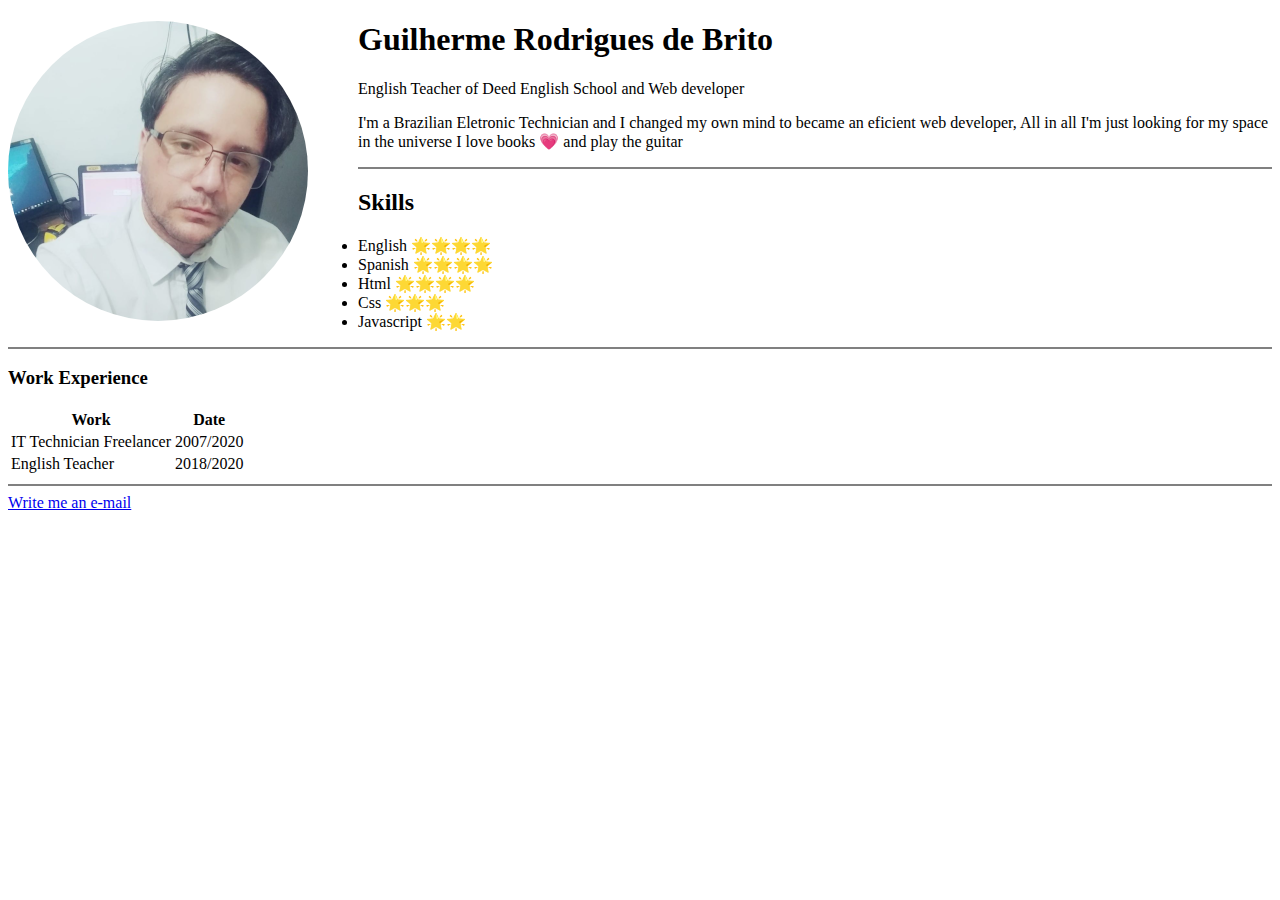
==== index.html @ 8f94e983 "It's a initial project of my personal cv files" ====
<!DOCTYPE html>
<html lang="en" dir="ltr">
  <head>
    <meta charset="utf-8">
    <title>Guilherme's cv</title>
    <link rel="stylesheet" href="style.css">
  </head>
  <body>

<div class="img">
<div>
</div>
</div>




<h1>Guilherme Rodrigues de Brito</h1>
<p>English Teacher of Deed English School and Web developer</p>

<p>I'm a Brazilian Eletronic Technician and I changed my own mind to became an eficient web developer,
  All in all I'm just looking for my space in the universe I love books 💗 and play the guitar  </p>
<hr noshade>
<h2>Skills</h2>
<ul>
  <li>English 🌟🌟🌟🌟</li>
  <li>Spanish 🌟🌟🌟🌟 </li>
  <li>Html 🌟🌟🌟🌟</li>
  <li>Css 🌟🌟🌟 </li>
  <li>Javascript 🌟🌟 </li>
</ul>
<hr noshade/>
<h3>Work Experience</h3>

<table>
  <tr>
    <th>Work</th>
    <th>Date</th>

  </tr>
  <tr>
    <td>IT Technician Freelancer</td>
    <td>2007/2020</td>
  </tr>
  <tr>
    <td>English Teacher</td>
    <td>2018/2020</td>
</tr>

</table>
<hr noshade>


<a href="contact.html">Write me an e-mail</a>
</body>
</html>
---- style.css ----
.img{
  float: left;
  border-radius: 50%;
  background: url('eu.png');
  position:relative;
  width:300px;
  height:300px;
  margin:0 50px 0 0;
}
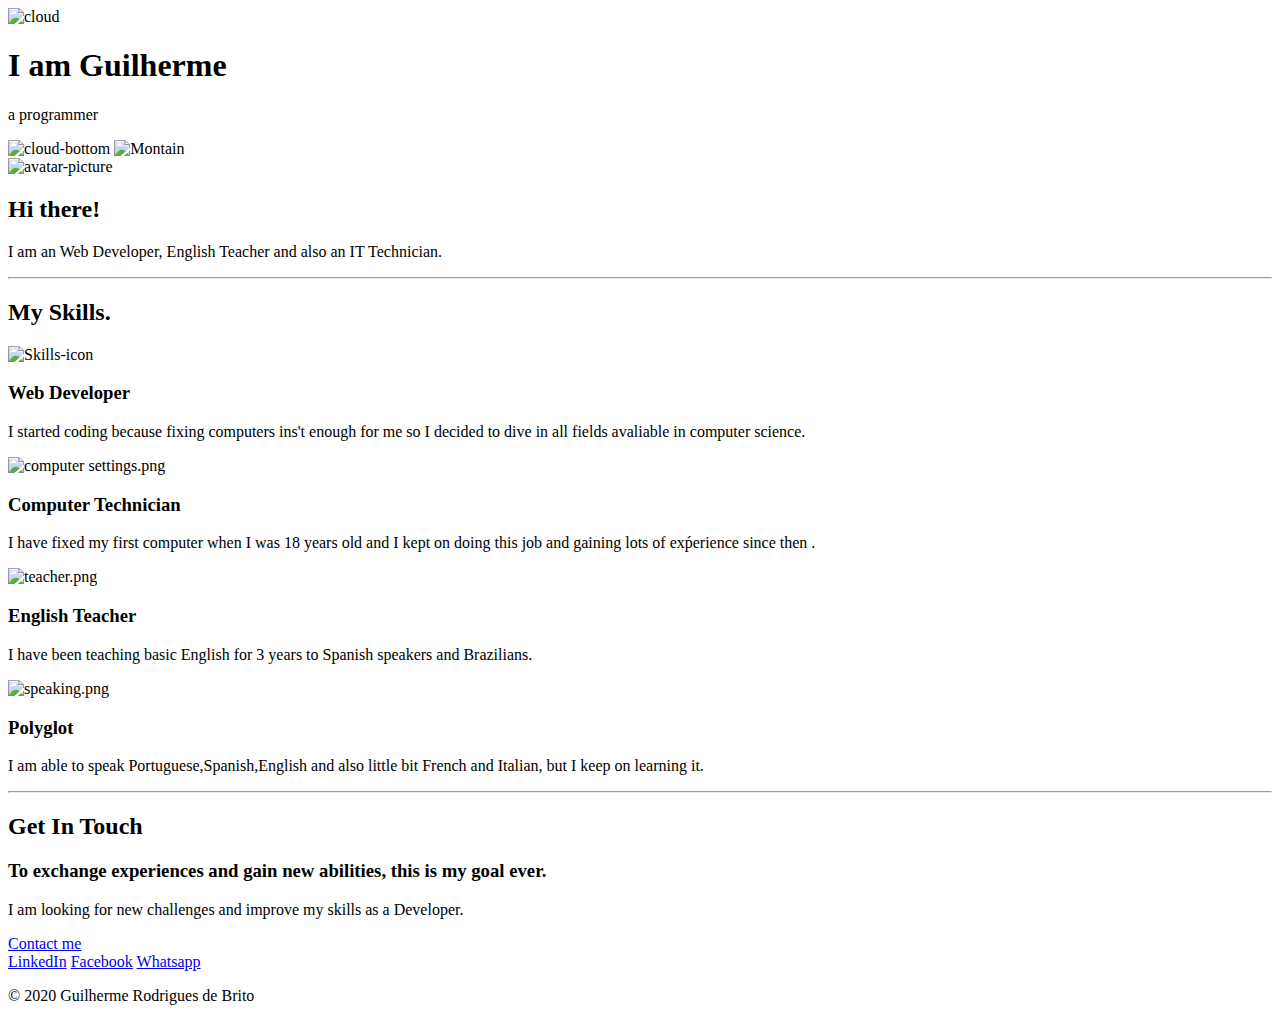
==== commit bb4b53ee: "Add files via upload" ====
--- a/index.html
+++ b/index.html
@@ -3,54 +3,69 @@
   <head>
     <meta charset="utf-8">
     <title>Guilherme's cv</title>
-    <link rel="stylesheet" href="style.css">
-  </head>
-  <body>
+    <link rel="stylesheet"type="text/css" href="css/style.css">
+    <link rel="icon" href="icon.ico">
+    <link href="https://fonts.googleapis.com/css2?family=Merriweather:wght@300&family=Montserrat:wght@300&family=Sacramento&display=swap" rel="stylesheet">
+    </head>
+    <body>
+      <div class="top-container">
+      <img class="cloud-top" src="images/cloud.png" alt="cloud">
+      <h1>I am Guilherme</h1>
+      <p class="programmer">a <span class="pro">pro</span>grammer</p>
+      <img class="cloud-bottom" src="images/cloud.png" alt="cloud-bottom">
+      <img src="images/montain.png" alt="Montain">
 
-<div class="img">
-<div>
-</div>
-</div>
+      </div>
+      <div class="middle-container">
+        <div >
+      <img class="profile" src="images/eu.jpg" alt="avatar-picture">
+      <h2>Hi there!</h2>
+      <p class="intro">I am an Web Developer, English Teacher and also an IT Technician.</p>
+      </div>
+      <hr class="hr">
+      <div class="skills">
+      <h2>My Skills.</h2>
+      <div class="skill-row">
+        <img class="skills-gif" src="images/coding.gif" alt="Skills-icon">
+        <h3 >Web Developer</h3>
+        <p >I started coding because fixing computers ins't enough for me so I decided to dive in all fields avaliable in computer science.</p>
+      </div>
+      <div class="skill-row">
+        <img class="programming" src="images/computer-settings.png" alt="computer settings.png">
+        <h3 class="h3-right">Computer Technician</h3>
+        <p >I have fixed my first computer when I was 18 years old and I kept on doing this job and  gaining lots of exṕerience since then .</p>
+      </div>
+      <div class="skill-row">
+        <img class="teacher" src="images/teacher.png" alt="teacher.png">
+        <h3 >English Teacher</h3>
+        <p  >I have been teaching basic English for 3 years to Spanish speakers and Brazilians.</p>
+      </div>
+      <div class="skill-row">
+        <img class="speaking" src="images/speaking.png" alt="speaking.png">
+        <h3 class="h3-right">Polyglot</h3>
+        <p  >I am able to speak Portuguese,Spanish,English and also little bit French and Italian, but I keep on learning it.</p>
+      </div>
+      </div>
+      </div>
+
+    <hr class="hr">
+    <div class="contact-me">
+      <h2>Get In Touch</h2>
+      <h3>To exchange experiences and gain new abilities, this is my goal ever.</h3>
+      <p  >I am looking for new challenges and improve my skills as a Developer.</p>
+      <a href="mailto:guilherme.sudo.dev@gmail.com" class="myButton">Contact me</a>
+
+      </div>
+      </div>
 
 
+    <div class="bottom-container">
+      <a class="footer-link" href="https://www.linkedin.com/in/guilherme-rodrigues-5837071b3/">LinkedIn</a>
+      <a class="footer-link" href="https://www.facebook.com/guilherme.sudo.dev">Facebook</a>
+      <a class="footer-link" href="https://wa.me/message/U2DEV5ECNAJYM1">Whatsapp</a>
+      <p class="copyright">© 2020 Guilherme Rodrigues de Brito</p>
+    </div>
 
 
-<h1>Guilherme Rodrigues de Brito</h1>
-<p>English Teacher of Deed English School and Web developer</p>
-
-<p>I'm a Brazilian Eletronic Technician and I changed my own mind to became an eficient web developer,
-  All in all I'm just looking for my space in the universe I love books 💗 and play the guitar  </p>
-<hr noshade>
-<h2>Skills</h2>
-<ul>
-  <li>English 🌟🌟🌟🌟</li>
-  <li>Spanish 🌟🌟🌟🌟 </li>
-  <li>Html 🌟🌟🌟🌟</li>
-  <li>Css 🌟🌟🌟 </li>
-  <li>Javascript 🌟🌟 </li>
-</ul>
-<hr noshade/>
-<h3>Work Experience</h3>
-
-<table>
-  <tr>
-    <th>Work</th>
-    <th>Date</th>
-
-  </tr>
-  <tr>
-    <td>IT Technician Freelancer</td>
-    <td>2007/2020</td>
-  </tr>
-  <tr>
-    <td>English Teacher</td>
-    <td>2018/2020</td>
-</tr>
-
-</table>
-<hr noshade>
-
-
-<a href="contact.html">Write me an e-mail</a>
-</body>
+  </body>
 </html>
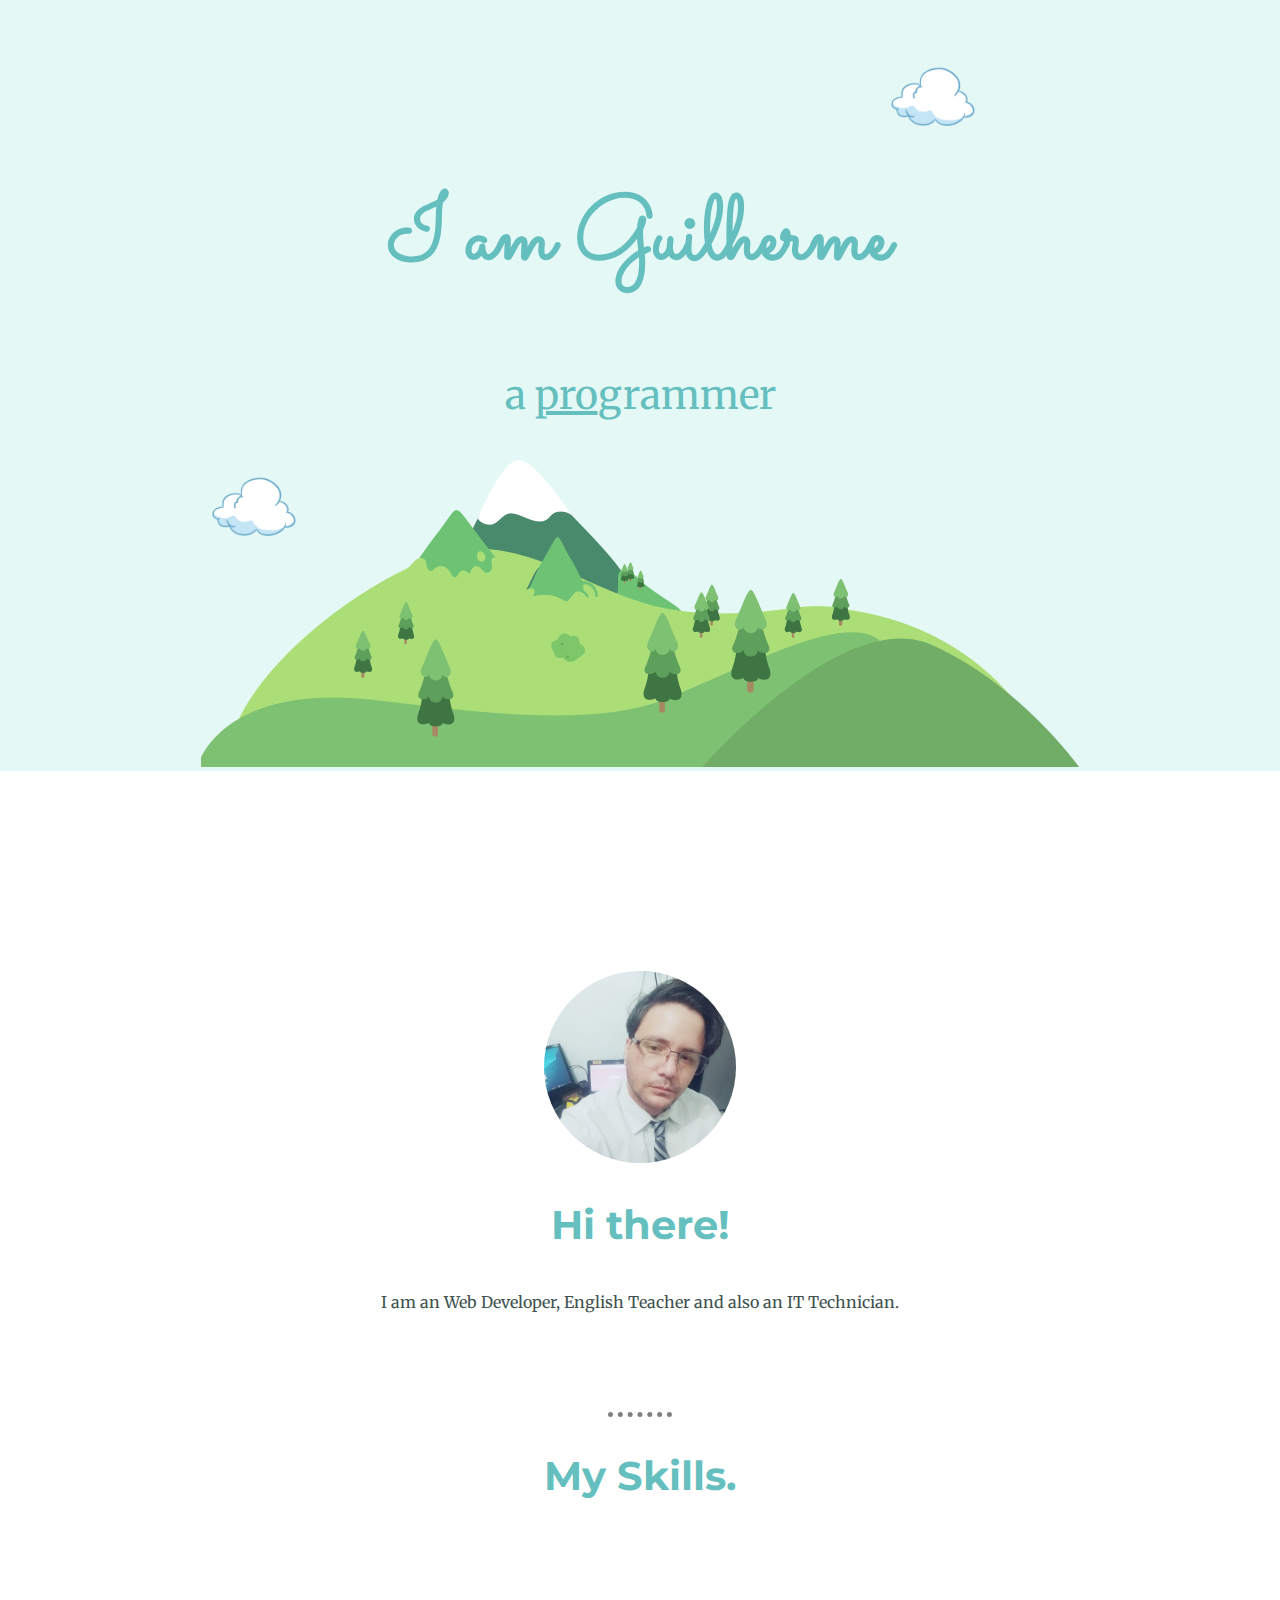
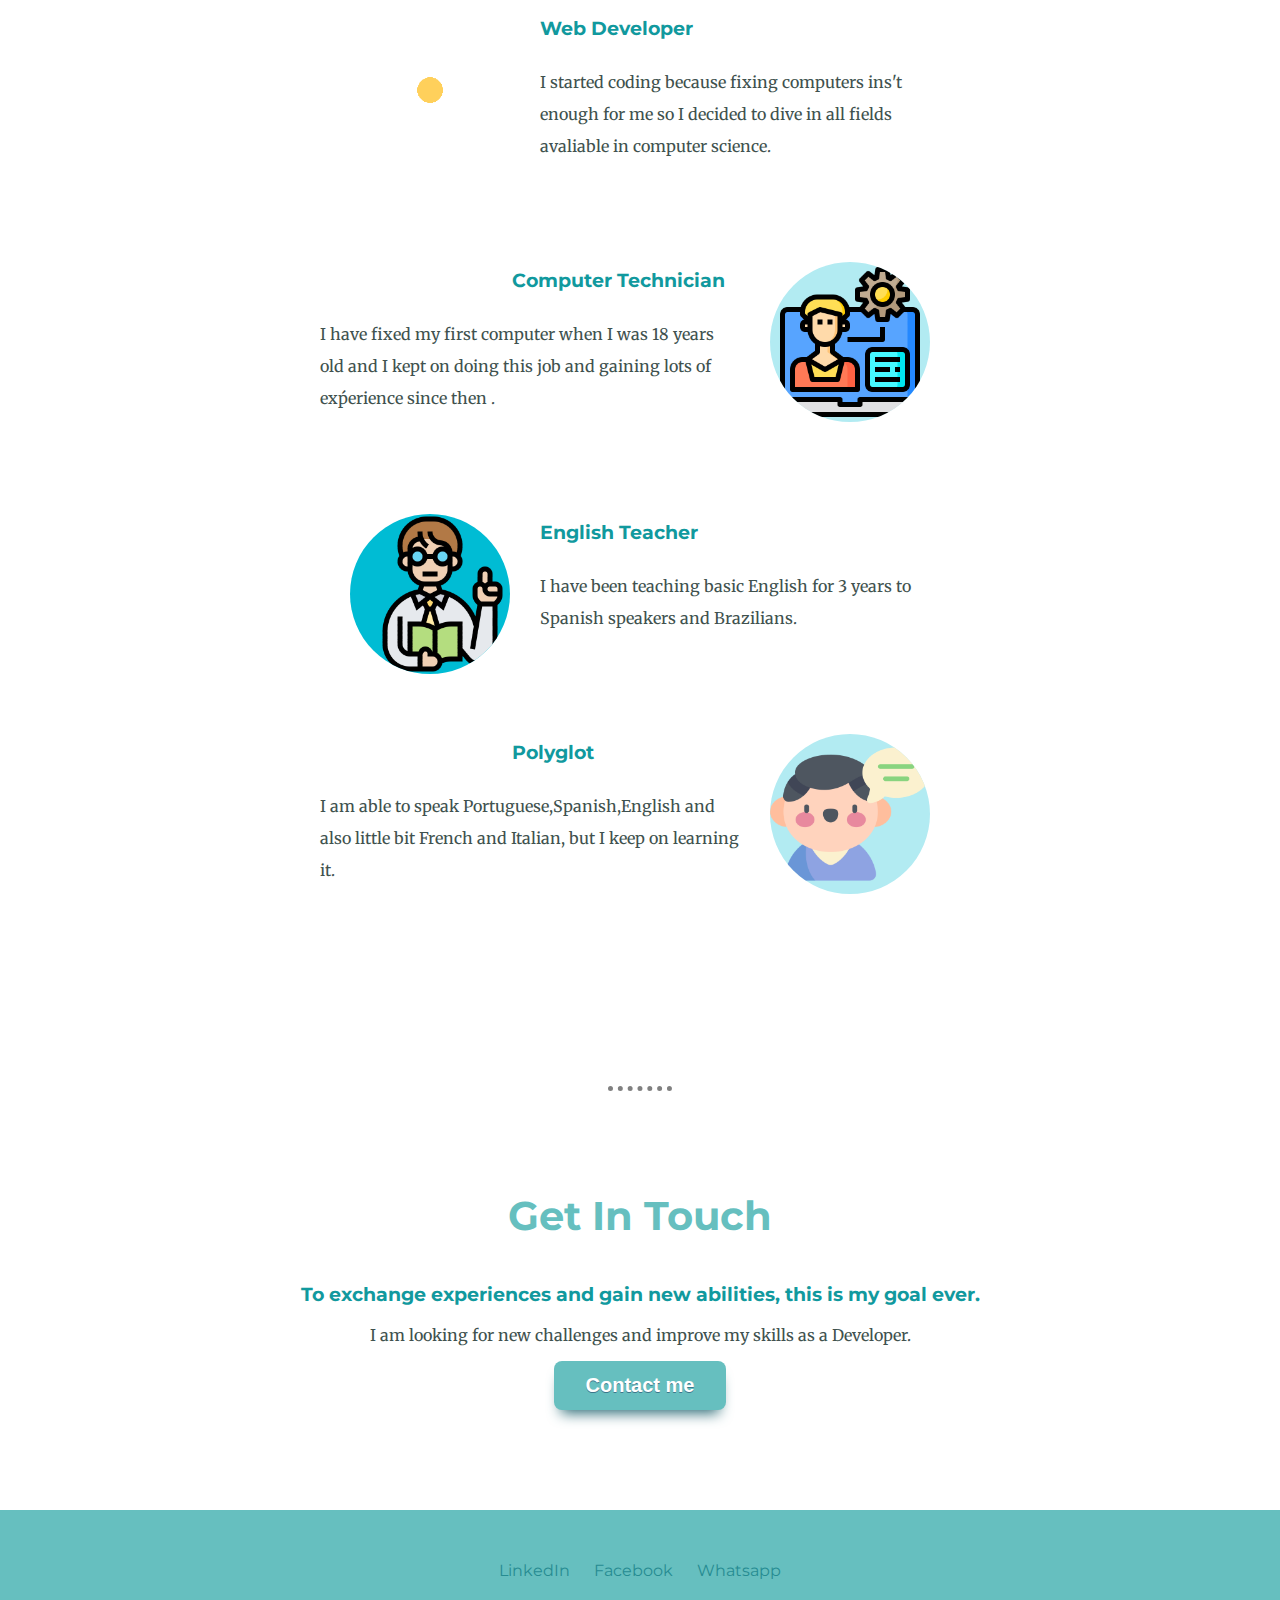
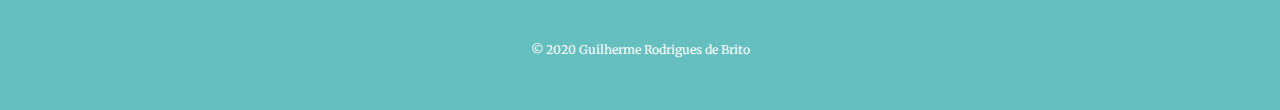
==== commit d5bf8e66: "Add files via upload" ====
--- a/index.html
+++ b/index.html
@@ -3,22 +3,22 @@
   <head>
     <meta charset="utf-8">
     <title>Guilherme's cv</title>
-    <link rel="stylesheet"type="text/css" href="css/style.css">
+    <link rel="stylesheet"type="text/css" href="style.css">
     <link rel="icon" href="icon.ico">
     <link href="https://fonts.googleapis.com/css2?family=Merriweather:wght@300&family=Montserrat:wght@300&family=Sacramento&display=swap" rel="stylesheet">
     </head>
     <body>
       <div class="top-container">
-      <img class="cloud-top" src="images/cloud.png" alt="cloud">
+      <img class="cloud-top" src="cloud.png" alt="cloud">
       <h1>I am Guilherme</h1>
       <p class="programmer">a <span class="pro">pro</span>grammer</p>
-      <img class="cloud-bottom" src="images/cloud.png" alt="cloud-bottom">
-      <img src="images/montain.png" alt="Montain">
+      <img class="cloud-bottom" src="cloud.png" alt="cloud-bottom">
+      <img src="montain.png" alt="Montain">
 
       </div>
       <div class="middle-container">
         <div >
-      <img class="profile" src="images/eu.jpg" alt="avatar-picture">
+      <img class="profile" src="eu.jpg" alt="avatar-picture">
       <h2>Hi there!</h2>
       <p class="intro">I am an Web Developer, English Teacher and also an IT Technician.</p>
       </div>
@@ -26,22 +26,22 @@
       <div class="skills">
       <h2>My Skills.</h2>
       <div class="skill-row">
-        <img class="skills-gif" src="images/coding.gif" alt="Skills-icon">
+        <img class="skills-gif" src="coding.gif" alt="Skills-icon">
         <h3 >Web Developer</h3>
         <p >I started coding because fixing computers ins't enough for me so I decided to dive in all fields avaliable in computer science.</p>
       </div>
       <div class="skill-row">
-        <img class="programming" src="images/computer-settings.png" alt="computer settings.png">
+        <img class="programming" src="computer-settings.png" alt="computer settings.png">
         <h3 class="h3-right">Computer Technician</h3>
         <p >I have fixed my first computer when I was 18 years old and I kept on doing this job and  gaining lots of exṕerience since then .</p>
       </div>
       <div class="skill-row">
-        <img class="teacher" src="images/teacher.png" alt="teacher.png">
+        <img class="teacher" src="teacher.png" alt="teacher.png">
         <h3 >English Teacher</h3>
         <p  >I have been teaching basic English for 3 years to Spanish speakers and Brazilians.</p>
       </div>
       <div class="skill-row">
-        <img class="speaking" src="images/speaking.png" alt="speaking.png">
+        <img class="speaking" src="speaking.png" alt="speaking.png">
         <h3 class="h3-right">Polyglot</h3>
         <p  >I am able to speak Portuguese,Spanish,English and also little bit French and Italian, but I keep on learning it.</p>
       </div>
--- a/style.css
+++ b/style.css
@@ -0,0 +1,183 @@
+
+body{
+  color:#40514e;
+  font-size:16px;
+  margin: 0;
+  text-align: center;
+  font-family: 'Merriweather', serif;
+}
+
+h1{
+  color: #66bfbf;
+  font-size: 5.625rem;
+  line-height:2;
+  margin:50px auto 0 auto;
+  font-family: 'Sacramento', cursive;
+}
+h2{
+
+  color: #66bfbf;
+  font-size:2.5rem;
+  font-family: 'Montserrat', sans-serif;
+  padding-bottom: 10px;
+}
+h3{
+  color: #11999E;
+  font-family: 'Montserrat', sans-serif;
+}
+
+.intro{
+  margin-bottom: 100px;
+}
+.contact-me{
+  margin-top: 100px;
+}
+.hr{
+  border-style: none;
+  border-top: dotted;
+  border-color: grey;
+  border-width: 5px;
+  width: 5%;
+
+}
+
+.h3-right{
+  margin-left: 30%;
+
+}
+.profile{
+  width: 15%;
+  border-radius: 100%;
+
+}
+.skills-gif{
+  width: 25%;
+  float: left;
+  margin: 0 30px;
+
+}
+.programming{
+
+  background: #b2ebf2;
+  border-radius:50%;
+  width: 25%;
+  float: right;
+  margin: 0 30px;
+}
+.teacher{
+  background: #00bcd4;
+  border-radius:50%;
+  width: 25%;
+  float: left;
+  margin: 0 30px;
+}
+.speaking{
+  background: #b2ebf2;
+  border-radius:50%;
+  width: 25%;
+  float: right;
+  margin: 0 30px;
+}
+.skill-row{
+  margin:100px auto;
+  width: 50%;
+  text-align: left;
+  line-height:2;
+}
+
+.pro{
+   text-decoration: underline;
+
+}
+
+.programmer{
+     font-size:2.5rem;
+}
+
+.programmer{
+  color: #66bfbf;
+
+}
+
+.top-container{
+
+  position: relative;
+  padding-top: 100px;
+  background-color: #E4f9f5;
+
+}
+
+.middle-container{
+  margin: 200px 0;
+
+
+
+}
+.bottom-container{
+background:#66bfbf;
+margin-top: 100px;
+margin-bottom: 0;
+height:200px;
+
+}
+
+.myButton {
+	box-shadow: 0px 10px 14px -7px #276873;
+	background:#66bfbf;
+	background-color:#66bfbf;;
+	border-radius:8px;
+	display:inline-block;
+	cursor:pointer;
+	color:#ffffff;
+	font-family:Arial;
+	font-size:20px;
+	font-weight:bold;
+	padding:13px 32px;
+	text-decoration:none;
+	text-shadow:0px 1px 0px #3d768a;
+}
+.myButton:hover {
+	background:#268c92;
+	background-color:#408c99;
+}
+.myButton:active {
+	position:relative;
+
+}
+
+.footer-link{
+  font-family: 'Montserrat', sans-serif;
+  text-decoration: none;
+  color: #268c92;
+  padding: 10px;
+  position: relative;
+  top:50px;
+}
+
+.footer-link:visited{
+  color: gray;
+}
+.footer-link:hover{
+  color:white;
+}
+
+
+
+.cloud-top{
+  width: 100px;
+  position: absolute;
+  right: 300px;
+  top: 50px;
+}
+
+.cloud-bottom{
+  width: 100px;
+  position: absolute;
+}
+.copyright{
+  font-size: 0.75rem;
+  margin-bottom: 0;
+  color: white;
+  position: relative;
+  top:100px;
+}
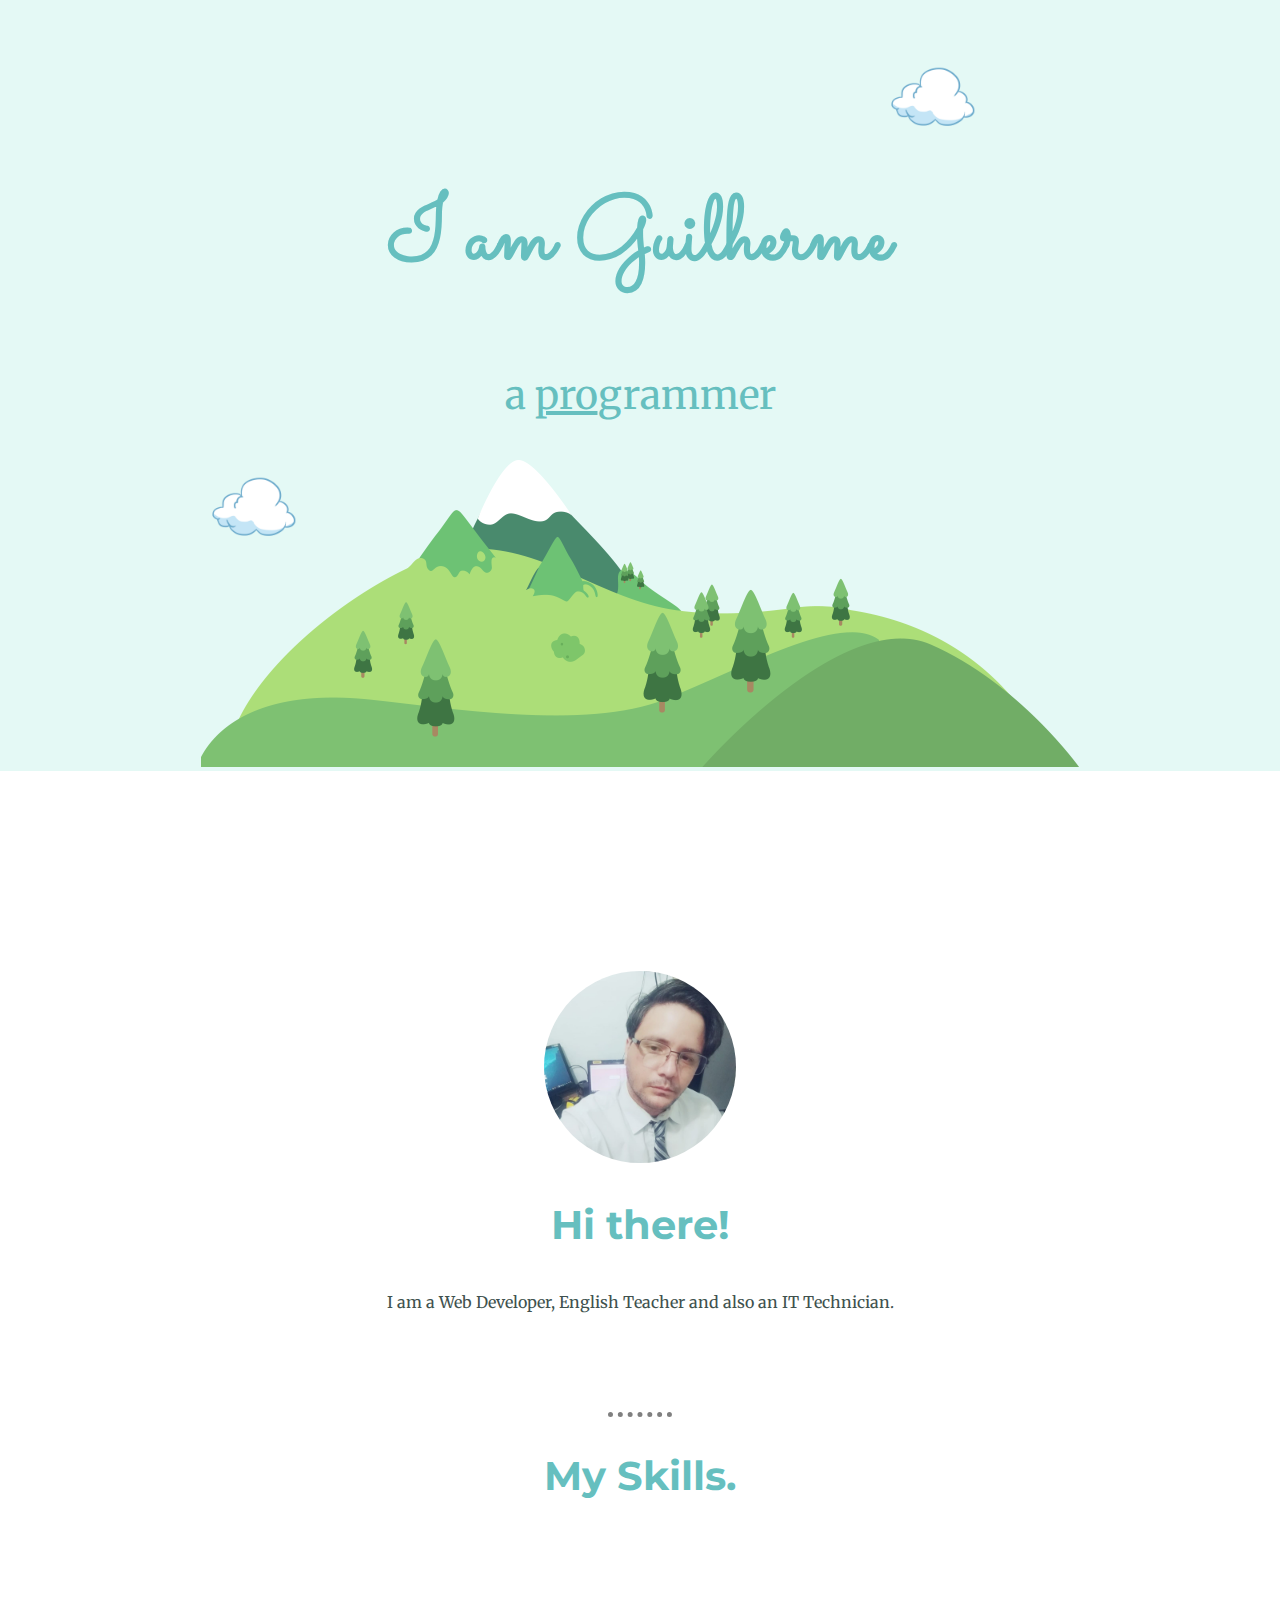
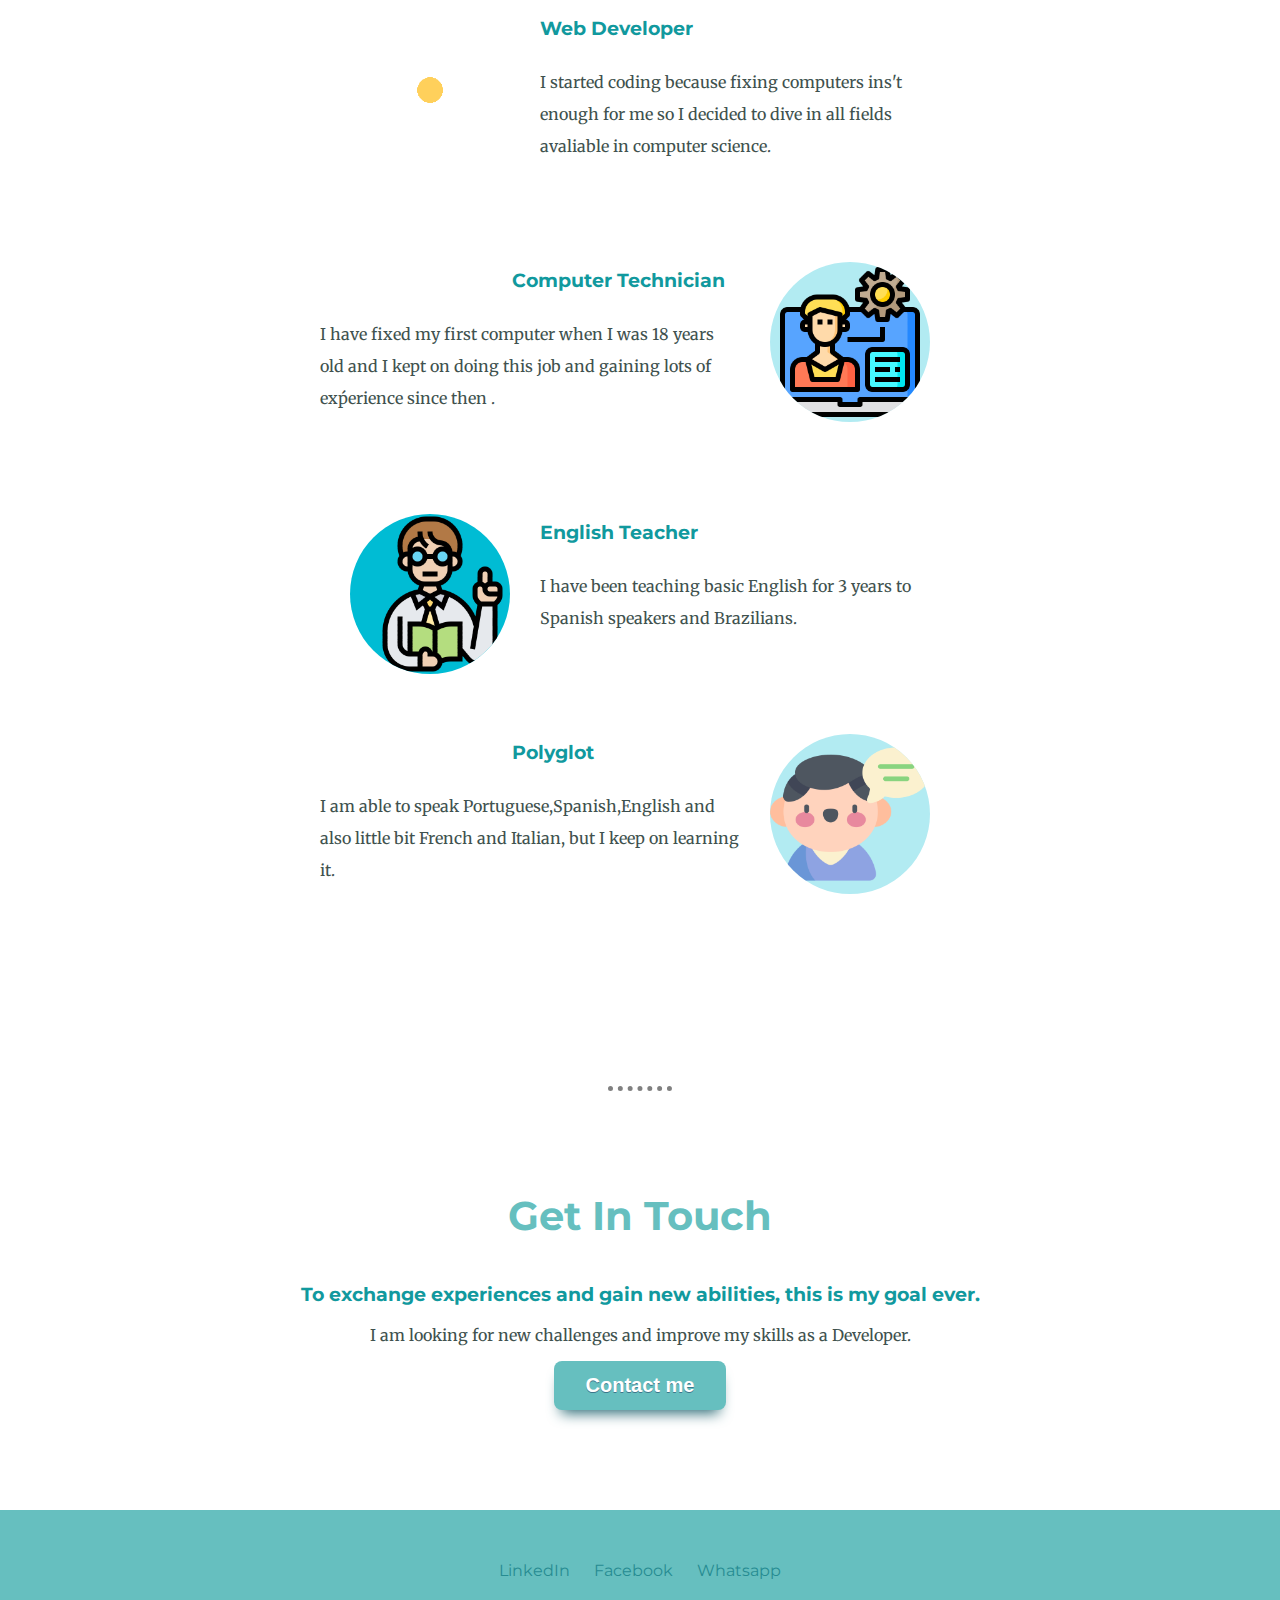
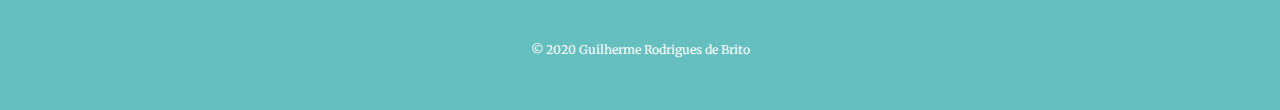
==== commit 378461da: "Add files via upload" ====
--- a/index.html
+++ b/index.html
@@ -20,7 +20,7 @@
         <div >
       <img class="profile" src="eu.jpg" alt="avatar-picture">
       <h2>Hi there!</h2>
-      <p class="intro">I am an Web Developer, English Teacher and also an IT Technician.</p>
+      <p class="intro">I am a Web Developer, English Teacher and also an IT Technician.</p>
       </div>
       <hr class="hr">
       <div class="skills">
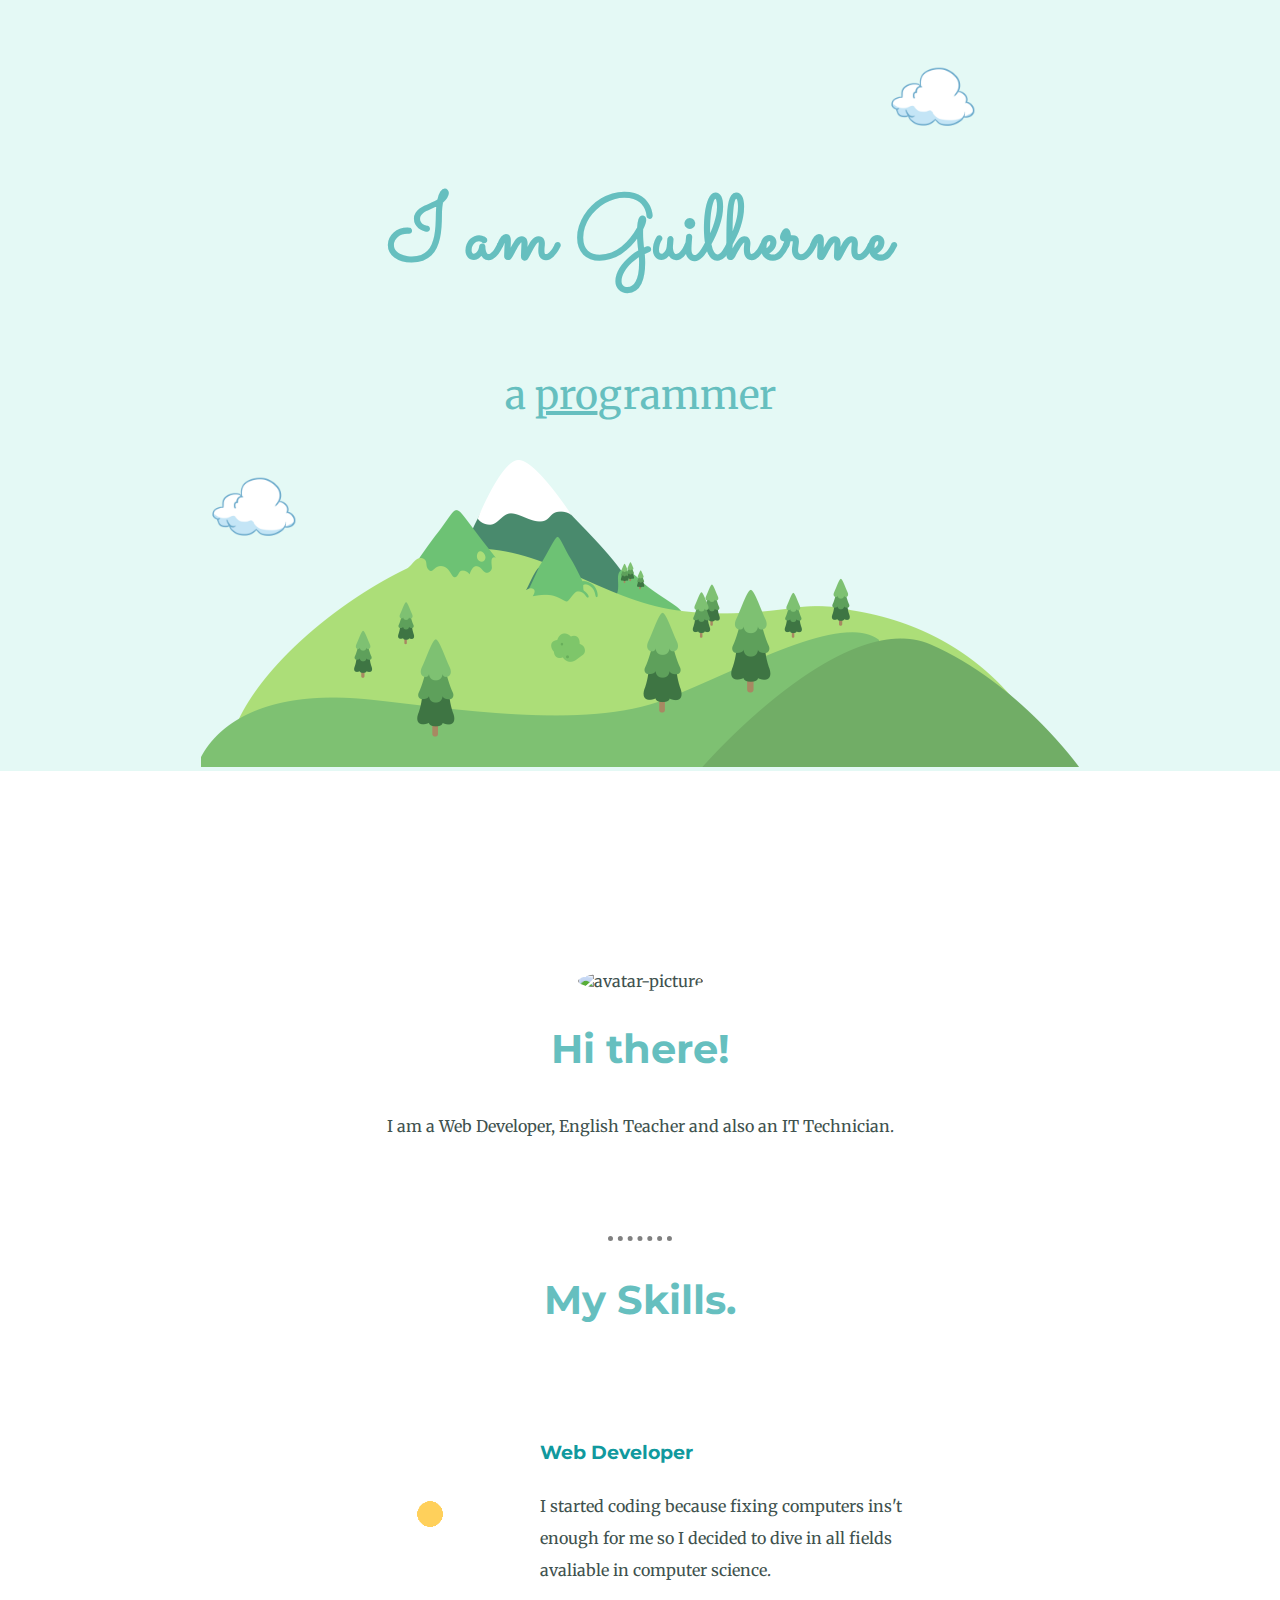
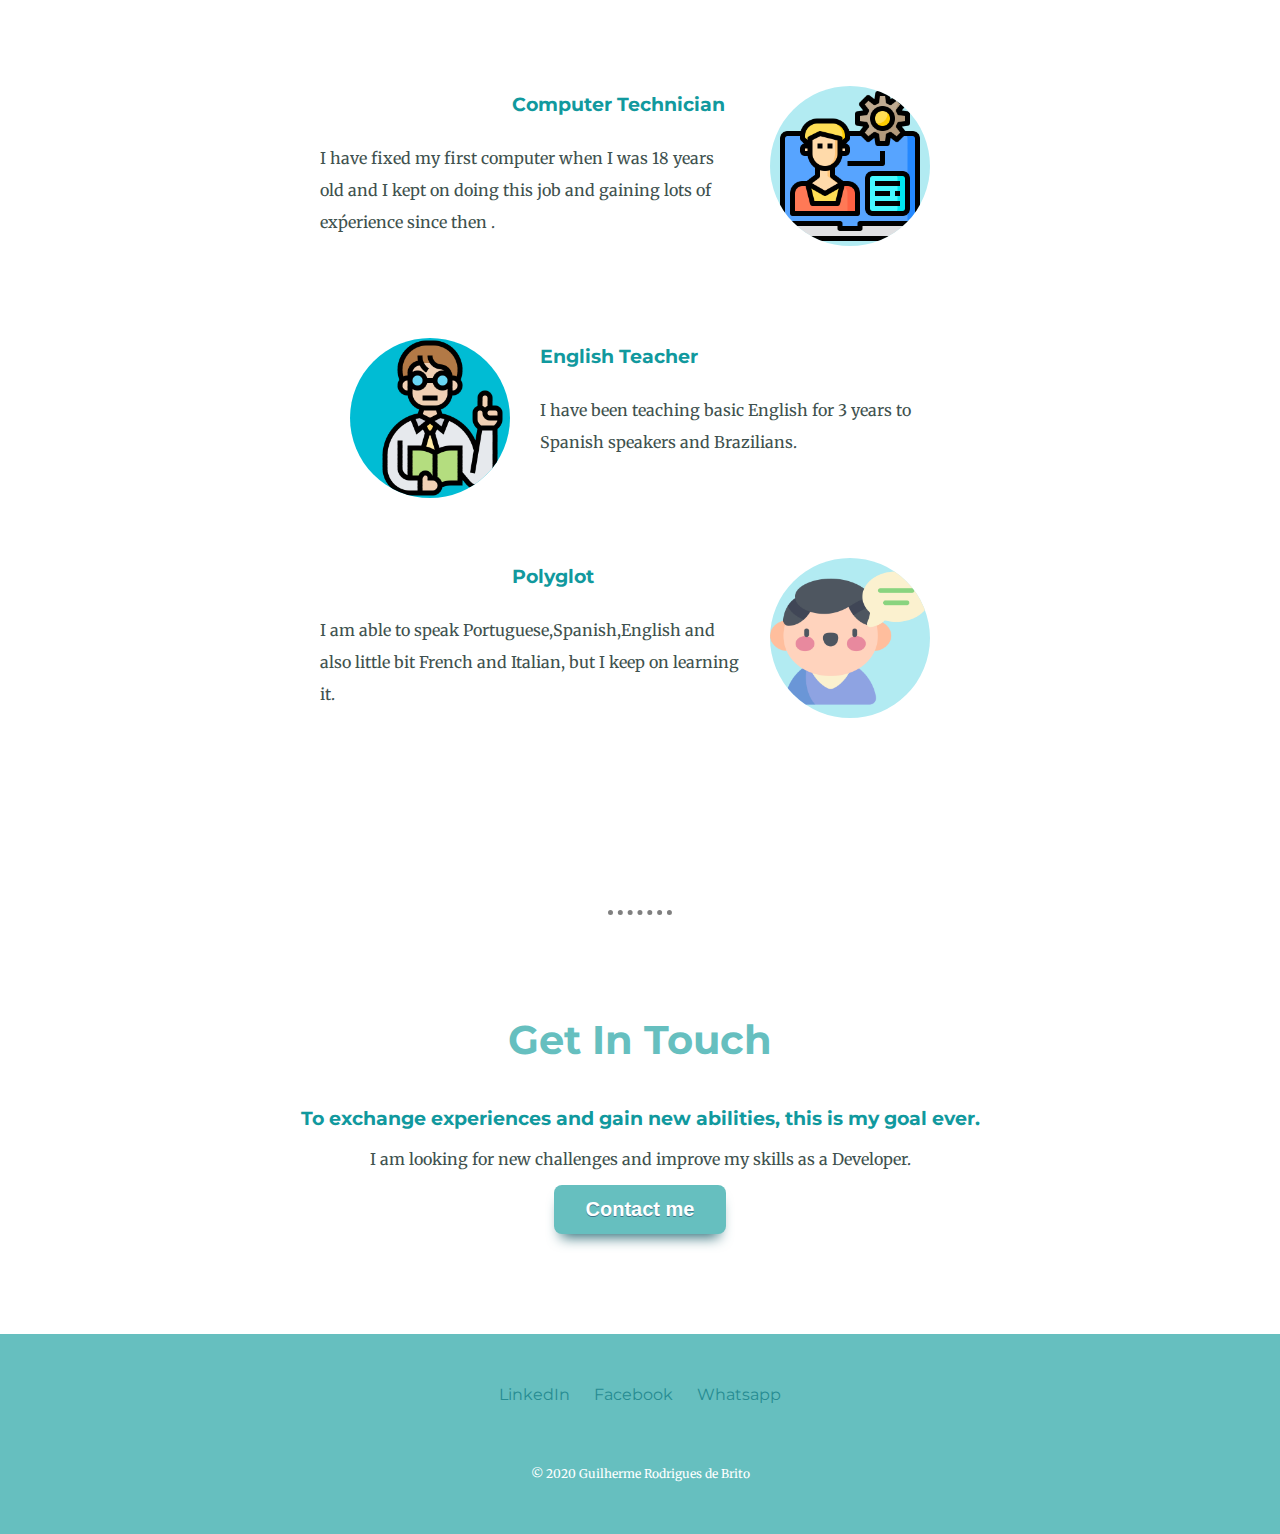
==== commit 0f83e655: "Update index.html" ====
--- a/index.html
+++ b/index.html
@@ -18,7 +18,7 @@
       </div>
       <div class="middle-container">
         <div >
-      <img class="profile" src="eu.jpg" alt="avatar-picture">
+      <img class="profile" src="eu(2).jpg" alt="avatar-picture">
       <h2>Hi there!</h2>
       <p class="intro">I am a Web Developer, English Teacher and also an IT Technician.</p>
       </div>
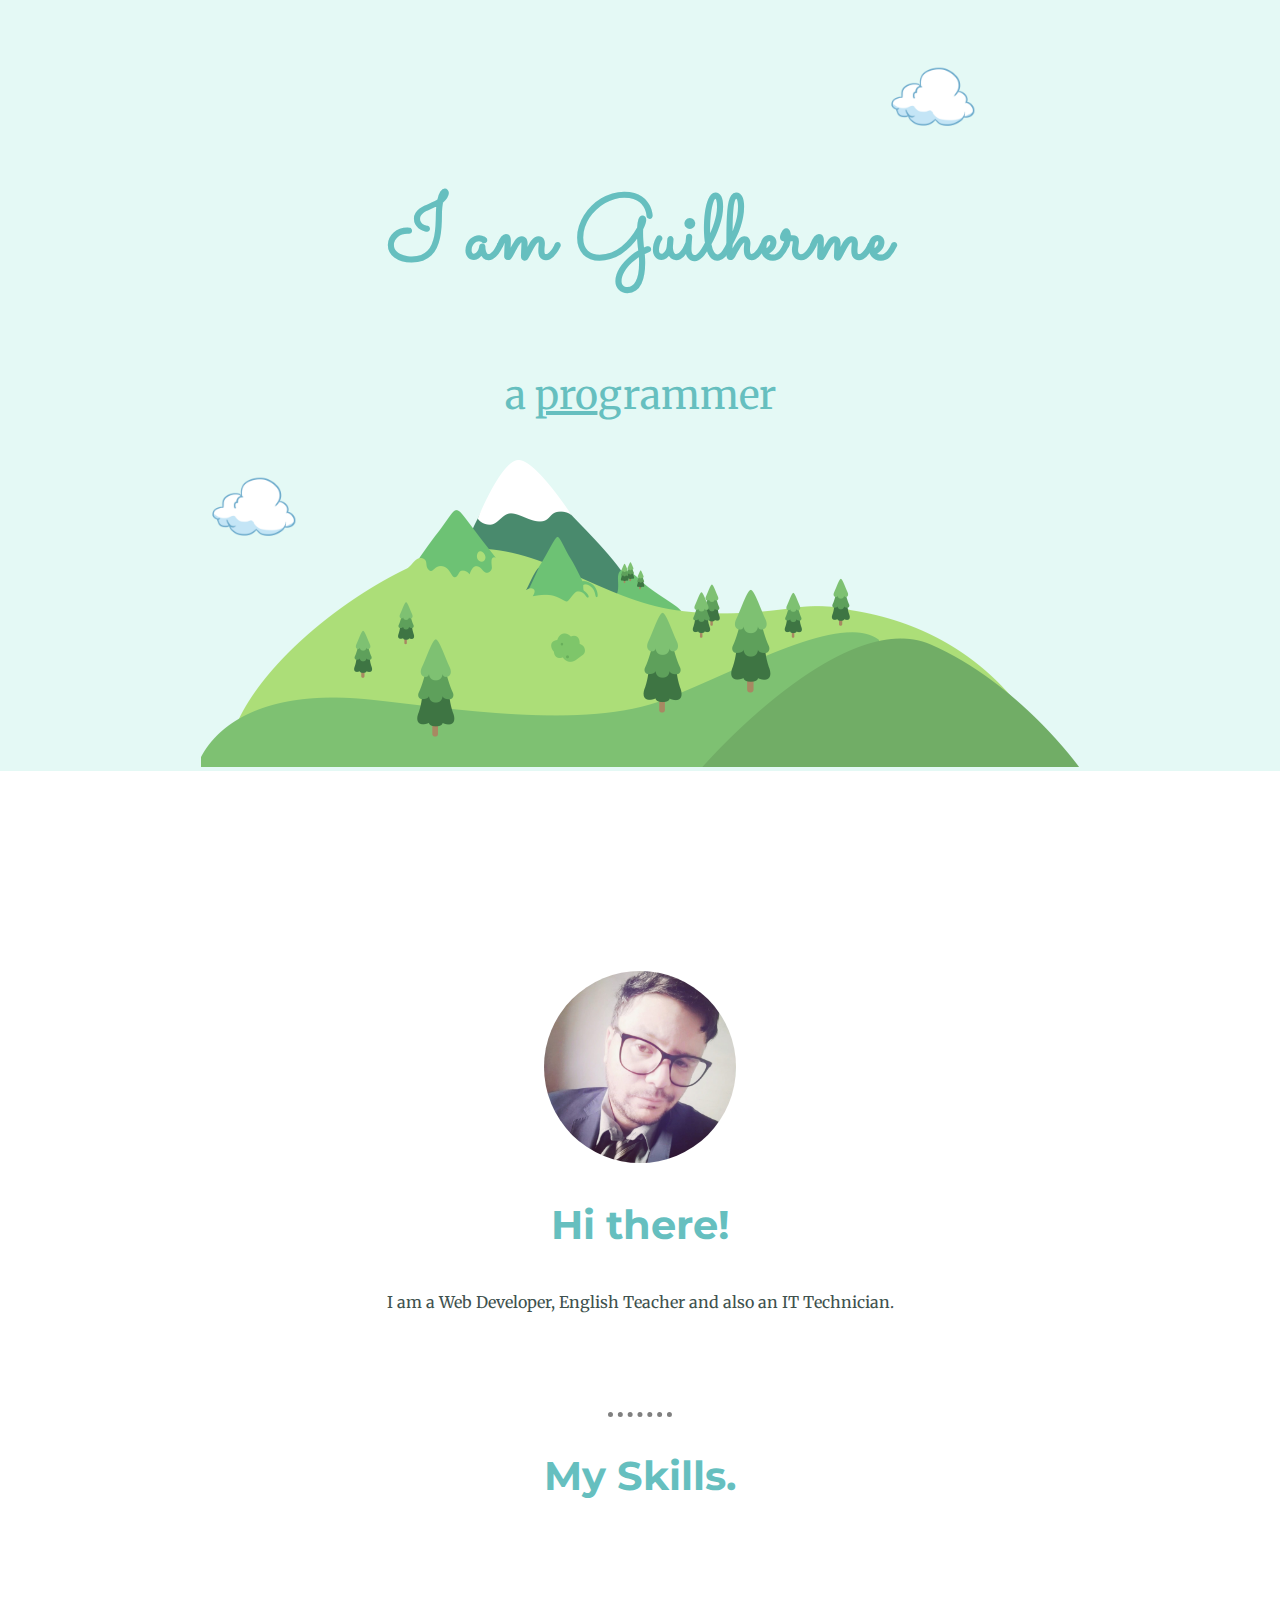
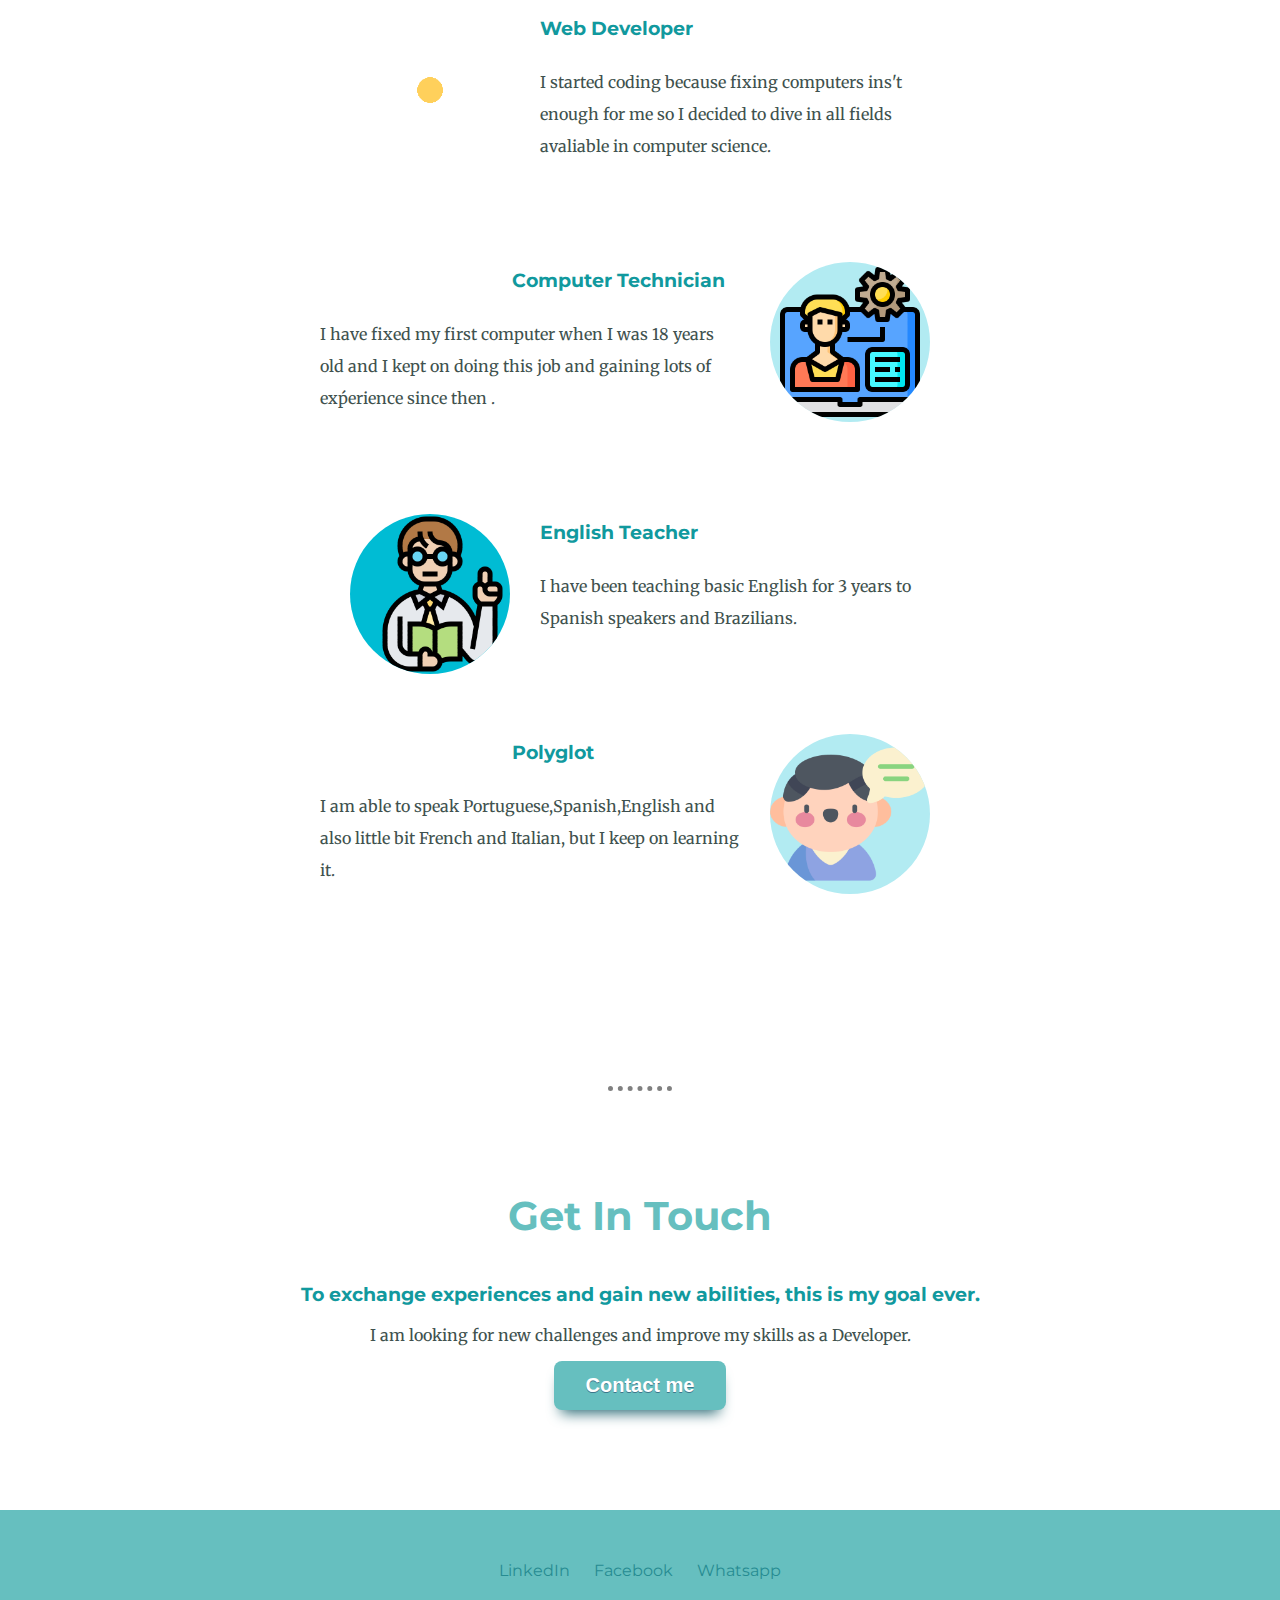
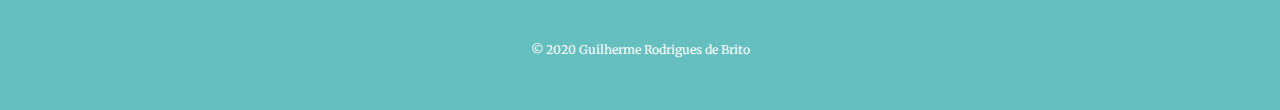
==== commit 140dbb5c: "Update index.html" ====
--- a/index.html
+++ b/index.html
@@ -18,7 +18,7 @@
       </div>
       <div class="middle-container">
         <div >
-      <img class="profile" src="eu(2).jpg" alt="avatar-picture">
+      <img class="profile" src="gui.jpg" alt="avatar-picture">
       <h2>Hi there!</h2>
       <p class="intro">I am a Web Developer, English Teacher and also an IT Technician.</p>
       </div>
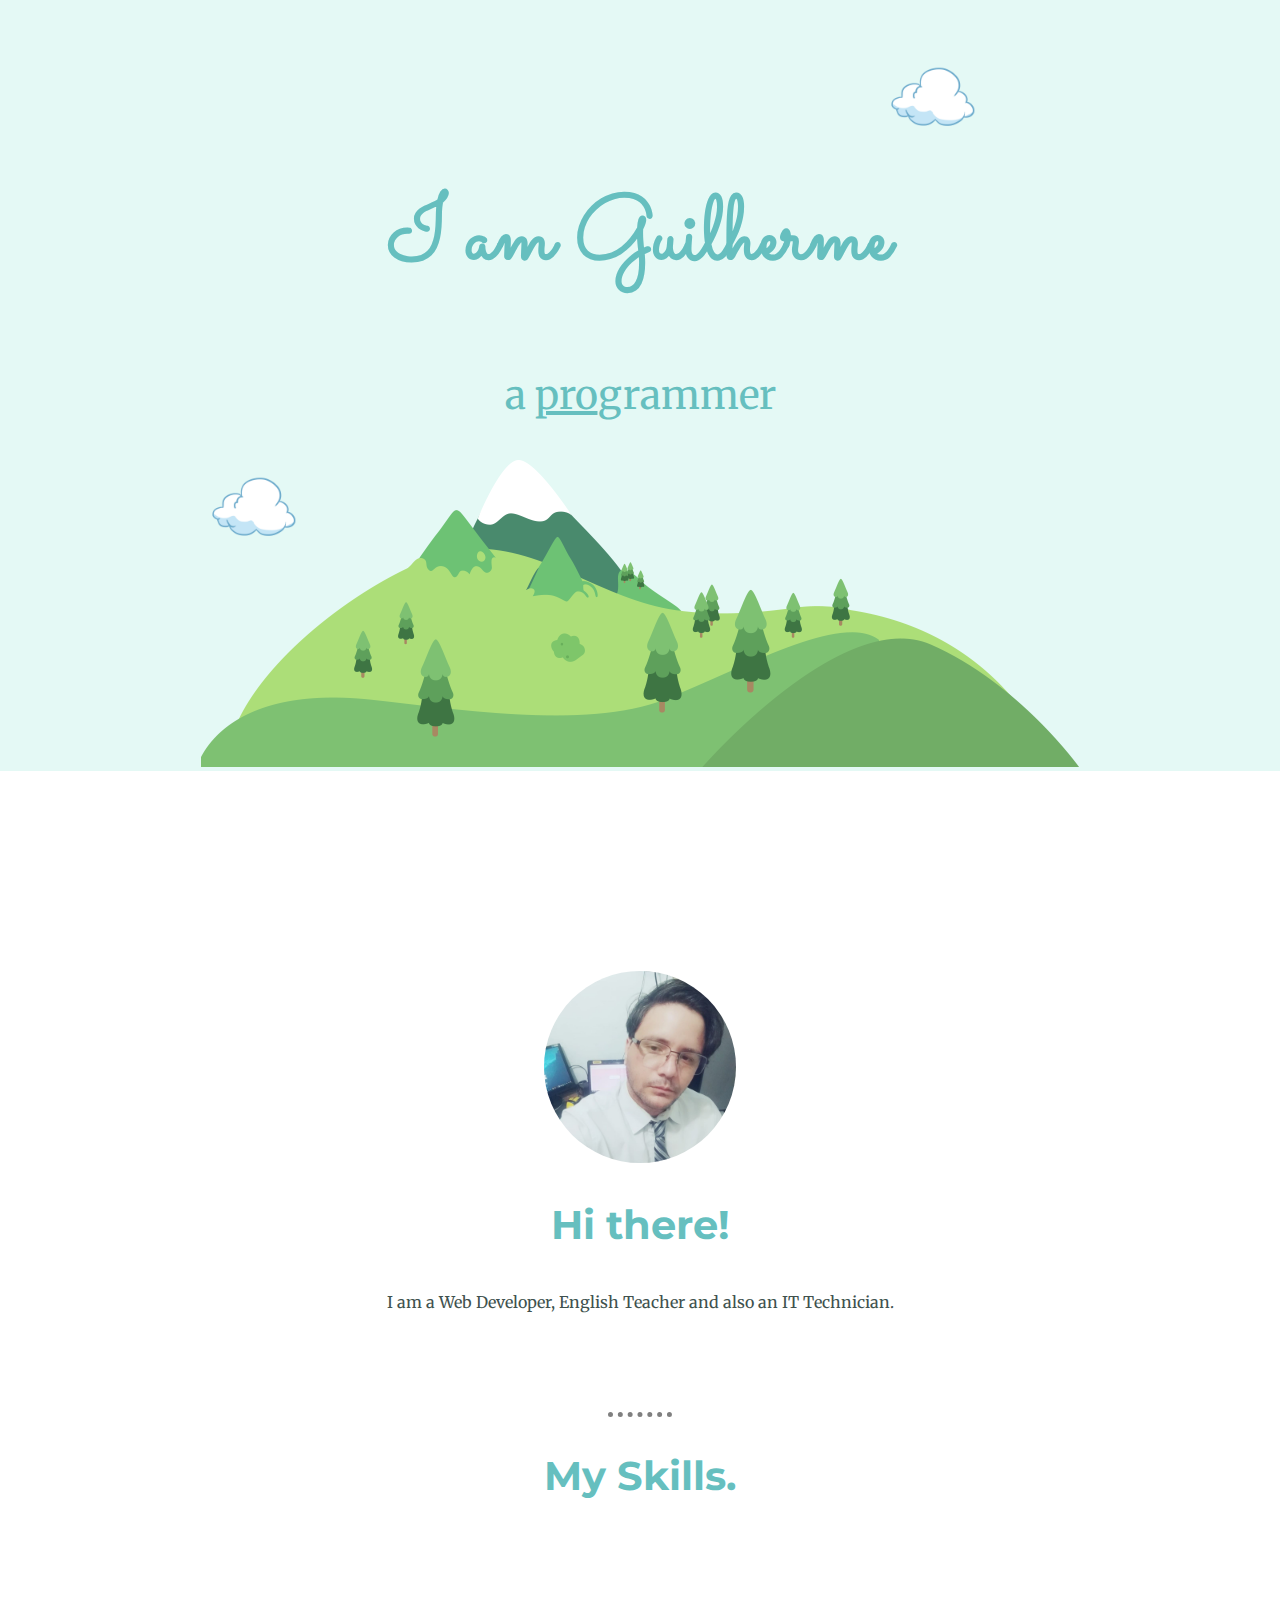
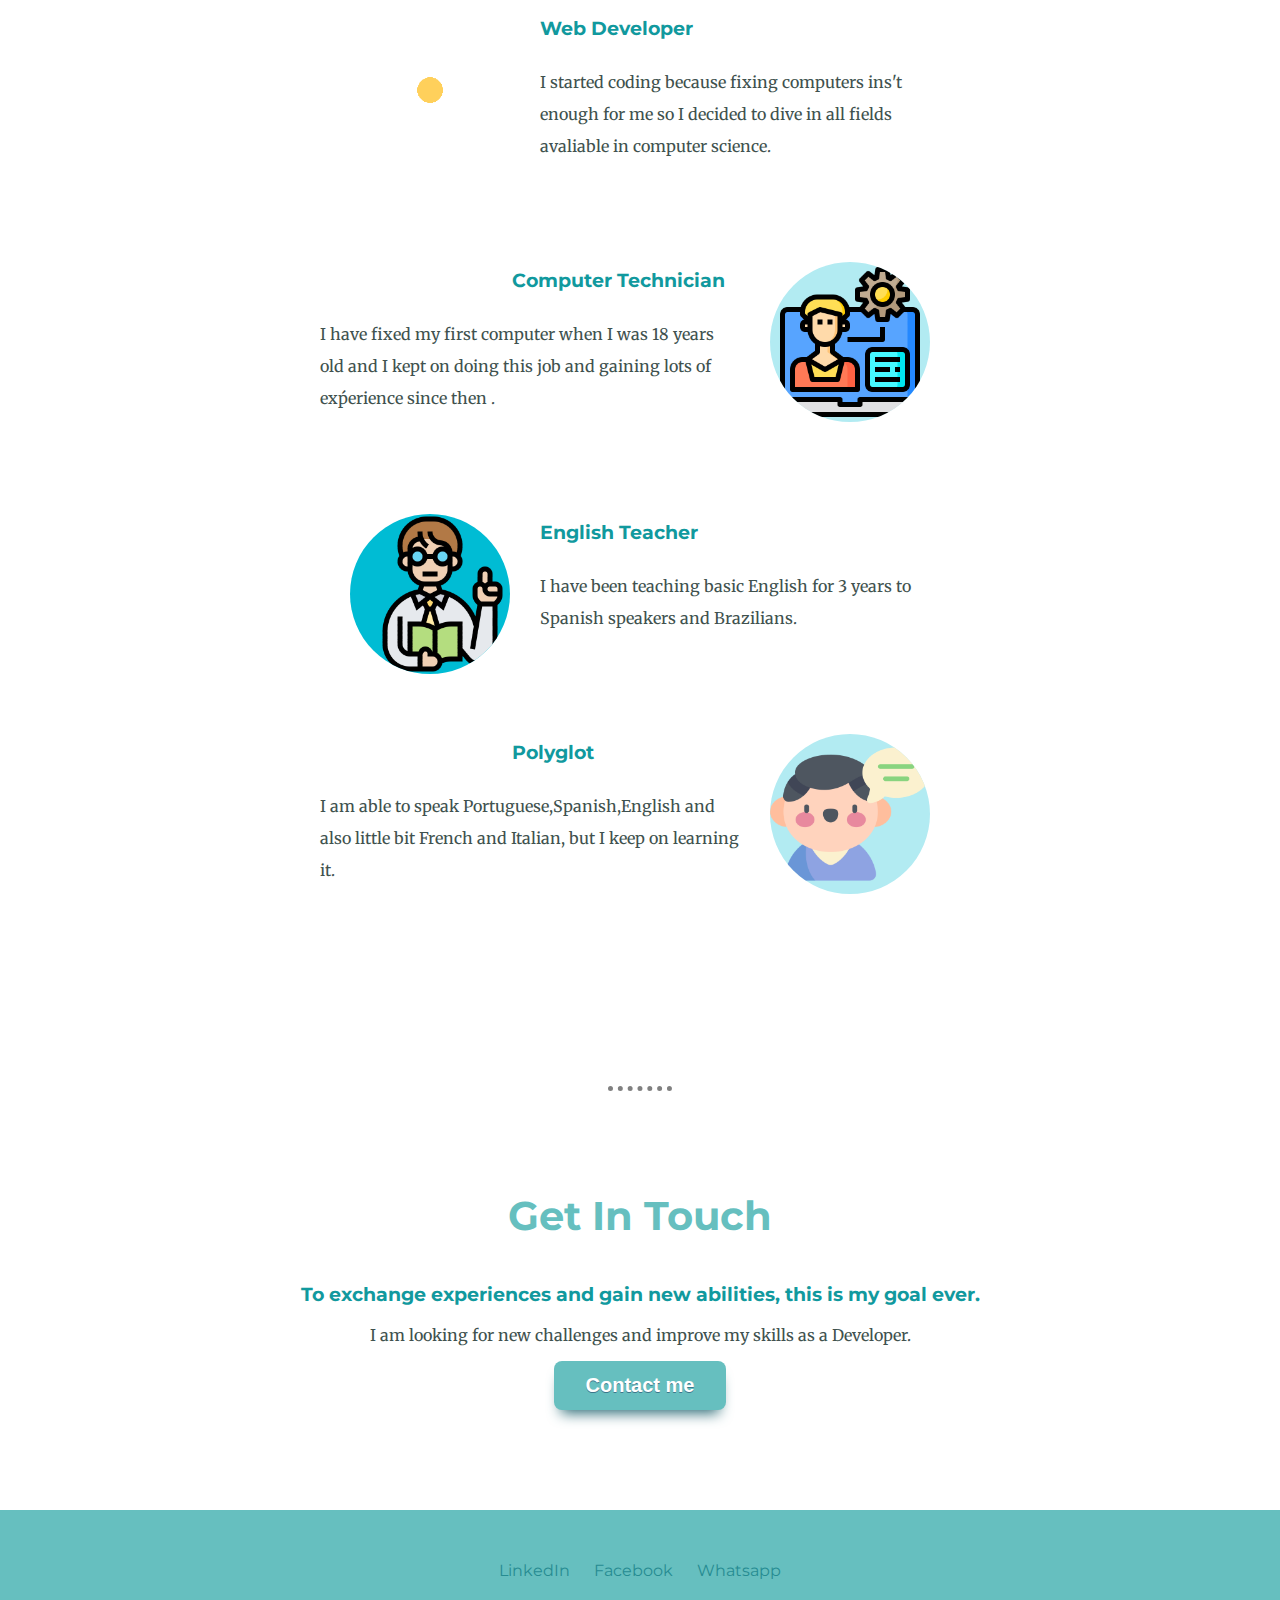
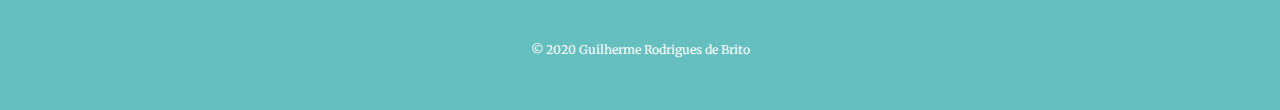
==== commit d5568b0b: "Update index.html" ====
--- a/index.html
+++ b/index.html
@@ -18,7 +18,7 @@
       </div>
       <div class="middle-container">
         <div >
-      <img class="profile" src="gui.jpg" alt="avatar-picture">
+      <img class="profile" src="eu.jpg" alt="avatar-picture">
       <h2>Hi there!</h2>
       <p class="intro">I am a Web Developer, English Teacher and also an IT Technician.</p>
       </div>
